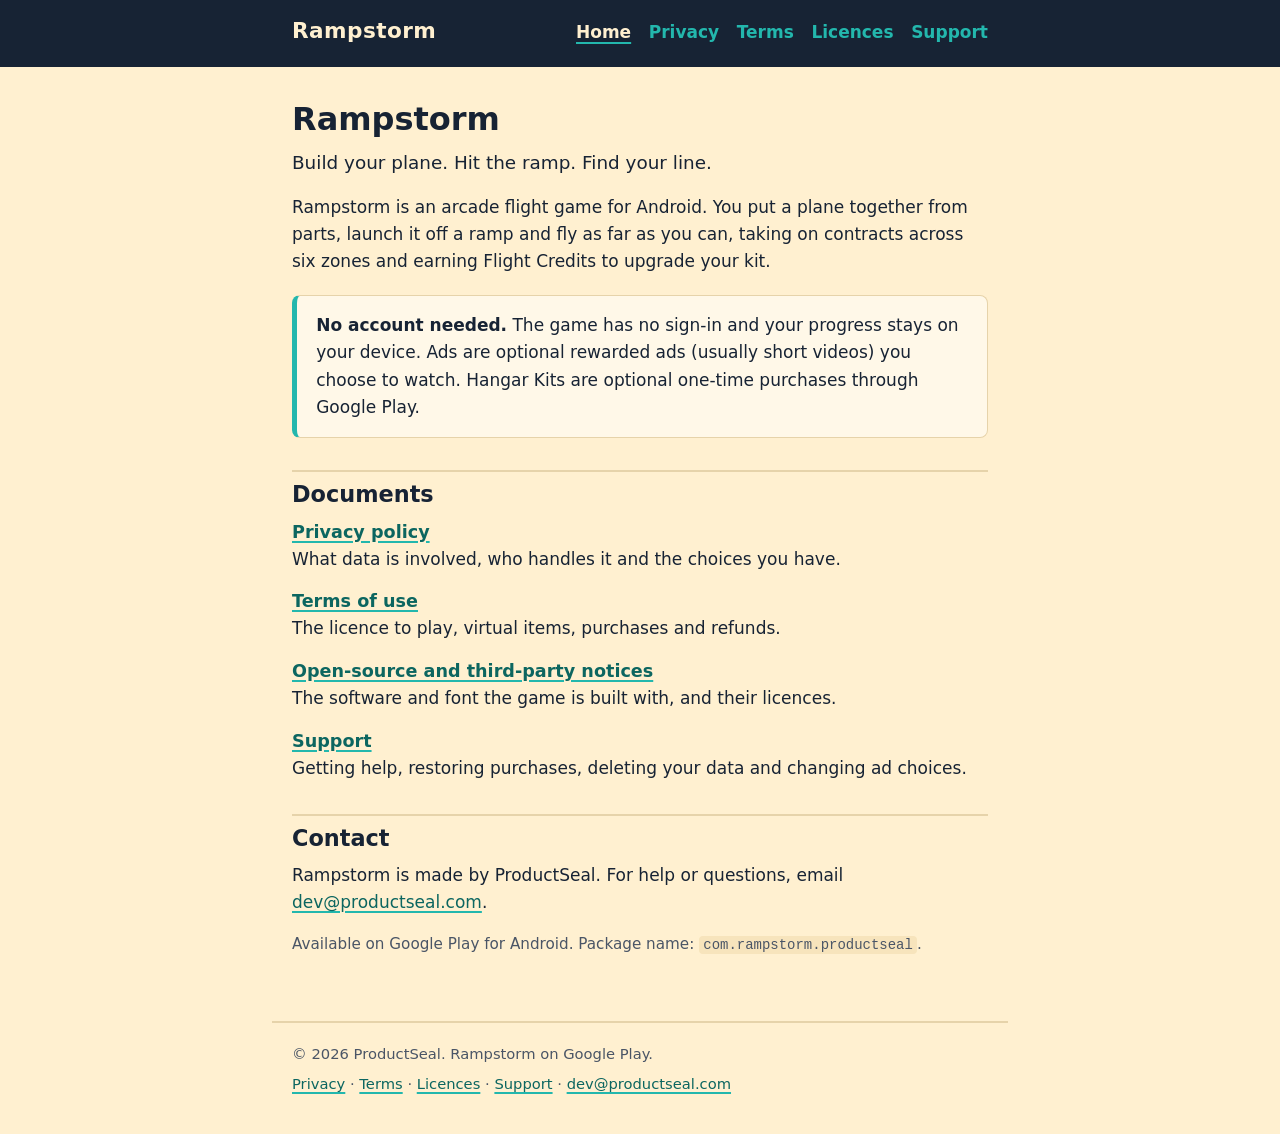
==== index.html @ 3d109c4e "Rampstorm legal site: privacy policy, terms, licences, support Co-Authored-By: Claude Opus 5 <norepl" ====
<!DOCTYPE html>
<html lang="en">
<head>
<meta charset="utf-8">
<meta name="viewport" content="width=device-width, initial-scale=1">
<title>Rampstorm</title>
<meta name="description" content="Rampstorm, an arcade flight game for Android by ProductSeal. Privacy policy, terms of use, licences and support.">
<link rel="stylesheet" href="style.css">
</head>
<body>
<header class="site-header">
  <div class="wrap">
    <a class="brand" href="index.html">Rampstorm</a>
    <nav class="site-nav" aria-label="Site">
      <ul>
        <li><a href="index.html" aria-current="page">Home</a></li>
        <li><a href="privacy/index.html">Privacy</a></li>
        <li><a href="terms/index.html">Terms</a></li>
        <li><a href="licenses/index.html">Licences</a></li>
        <li><a href="support/index.html">Support</a></li>
      </ul>
    </nav>
  </div>
</header>

<main class="wrap">
  <h1>Rampstorm</h1>
  <p class="lede">Build your plane. Hit the ramp. Find your line.</p>
  <p>Rampstorm is an arcade flight game for Android. You put a plane together from parts, launch it off a ramp and fly as far as you can, taking on contracts across six zones and earning Flight Credits to upgrade your kit.</p>

  <div class="card">
    <p><strong>No account needed.</strong> The game has no sign-in and your progress stays on your device. Ads are optional rewarded ads (usually short videos) you choose to watch. Hangar Kits are optional one-time purchases through Google Play.</p>
  </div>

  <h2>Documents</h2>
  <ul class="doc-list">
    <li><a href="privacy/index.html">Privacy policy</a><br>What data is involved, who handles it and the choices you have.</li>
    <li><a href="terms/index.html">Terms of use</a><br>The licence to play, virtual items, purchases and refunds.</li>
    <li><a href="licenses/index.html">Open-source and third-party notices</a><br>The software and font the game is built with, and their licences.</li>
    <li><a href="support/index.html">Support</a><br>Getting help, restoring purchases, deleting your data and changing ad choices.</li>
  </ul>

  <h2>Contact</h2>
  <p>Rampstorm is made by ProductSeal. For help or questions, email <a href="mailto:dev@productseal.com">dev@productseal.com</a>.</p>
  <p class="meta">Available on Google Play for Android. Package name: <code>com.rampstorm.productseal</code>.</p>
</main>

<footer class="site-footer wrap">
  <p>&copy; 2026 ProductSeal. Rampstorm on Google Play.</p>
  <p><a href="privacy/index.html">Privacy</a> &middot; <a href="terms/index.html">Terms</a> &middot; <a href="licenses/index.html">Licences</a> &middot; <a href="support/index.html">Support</a> &middot; <a href="mailto:dev@productseal.com">dev@productseal.com</a></p>
</footer>
</body>
</html>
---- style.css ----
/* Rampstorm legal site. No external fonts, scripts, trackers or cookies. */

:root {
  color-scheme: light;
  --navy: #172334;
  --cream: #FFF0D0;
  --teal: #23B7AD;
  --teal-text: #0C6660;   /* darker teal for link text on cream, so it stays readable (contrast above 4.5:1) */
  --paper: #FFF8E8;
  --rule: #E6D3AA;
  --muted: #4A5566;
}

*, *::before, *::after { box-sizing: border-box; }

html { -webkit-text-size-adjust: 100%; }

body {
  margin: 0;
  background: var(--cream);
  color: var(--navy);
  font-family: system-ui, -apple-system, "Segoe UI", Roboto, "Noto Sans", "Helvetica Neue", Arial, sans-serif;
  font-size: 1.0625rem;
  line-height: 1.6;
}

.site-header {
  background: var(--navy);
  color: var(--cream);
}

.site-header .wrap {
  display: flex;
  flex-wrap: wrap;
  align-items: baseline;
  justify-content: space-between;
  gap: 0.5rem 1.5rem;
  padding-top: 0.9rem;
  padding-bottom: 0.9rem;
}

.brand {
  color: var(--cream);
  font-weight: 800;
  font-size: 1.35rem;
  letter-spacing: 0.02em;
  text-decoration: none;
}

.site-nav ul {
  list-style: none;
  margin: 0;
  padding: 0;
  display: flex;
  flex-wrap: wrap;
  gap: 0.25rem 1.1rem;
}

.site-nav a {
  color: var(--teal);
  font-weight: 600;
  text-decoration: none;
}

.site-nav a:hover,
.site-nav a:focus-visible { text-decoration: underline; }

.site-nav a[aria-current="page"] {
  color: var(--cream);
  text-decoration: underline;
  text-decoration-color: var(--teal);
  text-decoration-thickness: 2px;
  text-underline-offset: 4px;
}

.wrap {
  max-width: 46rem;
  margin: 0 auto;
  padding-left: 1.25rem;
  padding-right: 1.25rem;
}

main.wrap {
  padding-top: 2rem;
  padding-bottom: 3rem;
}

h1, h2, h3 {
  line-height: 1.25;
  margin: 2rem 0 0.6rem;
}

h1 { font-size: 2rem; margin-top: 0; }
h2 { font-size: 1.4rem; padding-top: 0.5rem; border-top: 2px solid var(--rule); }
h3 { font-size: 1.12rem; }

p, ul, ol, table { margin: 0 0 1rem; }

ul, ol { padding-left: 1.4rem; }
li { margin-bottom: 0.35rem; }

a {
  color: var(--teal-text);
  text-decoration: underline;
  text-decoration-color: var(--teal);
  text-decoration-thickness: 2px;
  text-underline-offset: 3px;
  overflow-wrap: anywhere;
}

a:hover, a:focus-visible { color: var(--navy); background: rgba(35, 183, 173, 0.18); }

a:focus-visible, summary:focus-visible {
  outline: 3px solid var(--teal);
  outline-offset: 2px;
}

.lede { font-size: 1.15rem; }

.meta {
  color: var(--muted);
  font-size: 0.95rem;
}

.card {
  background: var(--paper);
  border: 1px solid var(--rule);
  border-left: 5px solid var(--teal);
  border-radius: 8px;
  padding: 1rem 1.2rem;
  margin: 1.25rem 0;
}

.card > :last-child { margin-bottom: 0; }

.doc-list { list-style: none; padding: 0; }
.doc-list li { margin-bottom: 0.9rem; }
.doc-list a { font-weight: 700; font-size: 1.1rem; }

.toc {
  background: var(--paper);
  border: 1px solid var(--rule);
  border-radius: 8px;
  padding: 0.8rem 1.2rem;
}

.toc ol { margin: 0.4rem 0 0; }

.table-scroll {
  overflow-x: auto;
  margin: 0 0 1rem;
}

table {
  border-collapse: collapse;
  width: 100%;
  font-size: 0.98rem;
  background: var(--paper);
}

.table-scroll table { margin: 0; }

th, td {
  text-align: left;
  vertical-align: top;
  padding: 0.5rem 0.65rem;
  border: 1px solid var(--rule);
}

th { background: #F7E4BC; }

code {
  font-family: ui-monospace, "Cascadia Mono", Consolas, "Liberation Mono", monospace;
  font-size: 0.92em;
  background: #F7E4BC;
  padding: 0.05em 0.3em;
  border-radius: 4px;
  overflow-wrap: anywhere;
}

pre.license {
  font-family: ui-monospace, "Cascadia Mono", Consolas, "Liberation Mono", monospace;
  font-size: 0.82rem;
  line-height: 1.45;
  white-space: pre-wrap;
  overflow-wrap: anywhere;
  background: var(--paper);
  border: 1px solid var(--rule);
  border-radius: 6px;
  padding: 0.9rem 1rem;
  margin: 0.5rem 0 1rem;
}

details {
  margin: 0.5rem 0 1rem;
}

summary {
  cursor: pointer;
  font-weight: 600;
  color: var(--teal-text);
}

.component {
  border-top: 2px solid var(--rule);
  padding-top: 0.25rem;
}

.component h3 { margin-top: 1.25rem; }

dl.facts { margin: 0 0 1rem; }
dl.facts dt { font-weight: 700; margin-top: 0.5rem; }
dl.facts dd { margin: 0 0 0 0; }

.site-footer {
  border-top: 2px solid var(--rule);
  color: var(--muted);
  font-size: 0.92rem;
  padding-top: 1.2rem;
  padding-bottom: 2rem;
}

.site-footer p { margin-bottom: 0.4rem; }

@media (max-width: 30rem) {
  body { font-size: 1rem; }
  h1 { font-size: 1.65rem; }
  h2 { font-size: 1.25rem; }
  main.wrap { padding-top: 1.4rem; }
}

@media print {
  .site-header, .site-footer nav { display: none; }
  body { background: #fff; }
  a { color: var(--navy); }
}

.card h2 { border: 0; padding: 0; margin-top: 0; }
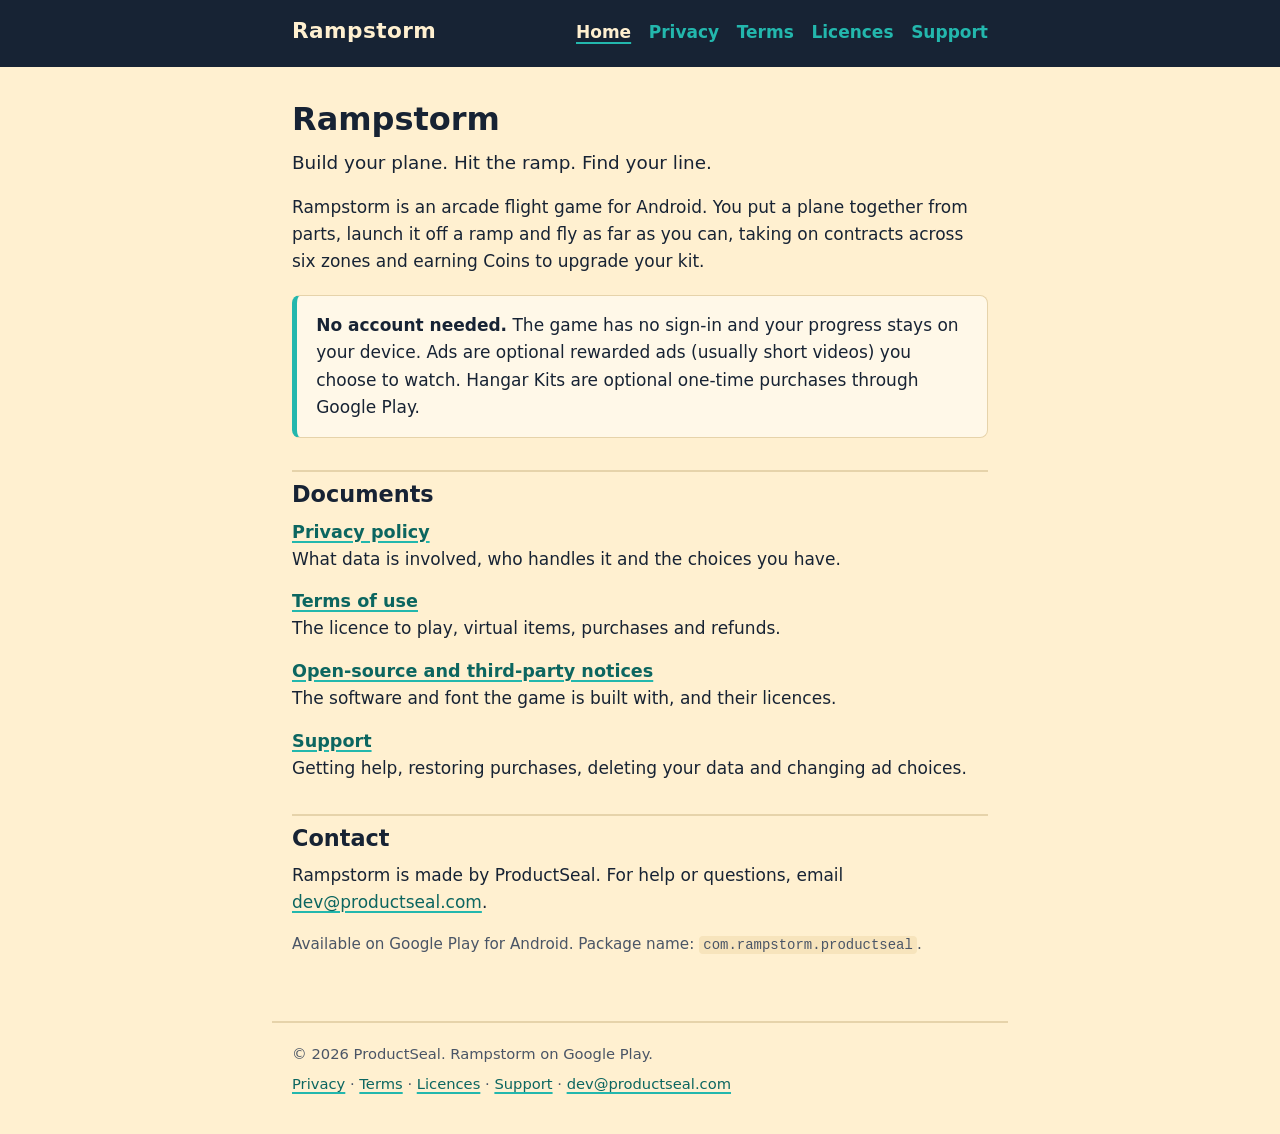
==== commit df63a8cb: "Coins-only economy, coin packs and Unity Ads mediation (effective 18 September 2026) Privacy: Unity " ====
--- a/index.html
+++ b/index.html
@@ -26,7 +26,7 @@
 <main class="wrap">
   <h1>Rampstorm</h1>
   <p class="lede">Build your plane. Hit the ramp. Find your line.</p>
-  <p>Rampstorm is an arcade flight game for Android. You put a plane together from parts, launch it off a ramp and fly as far as you can, taking on contracts across six zones and earning Flight Credits to upgrade your kit.</p>
+  <p>Rampstorm is an arcade flight game for Android. You put a plane together from parts, launch it off a ramp and fly as far as you can, taking on contracts across six zones and earning Coins to upgrade your kit.</p>
 
   <div class="card">
     <p><strong>No account needed.</strong> The game has no sign-in and your progress stays on your device. Ads are optional rewarded ads (usually short videos) you choose to watch. Hangar Kits are optional one-time purchases through Google Play.</p>
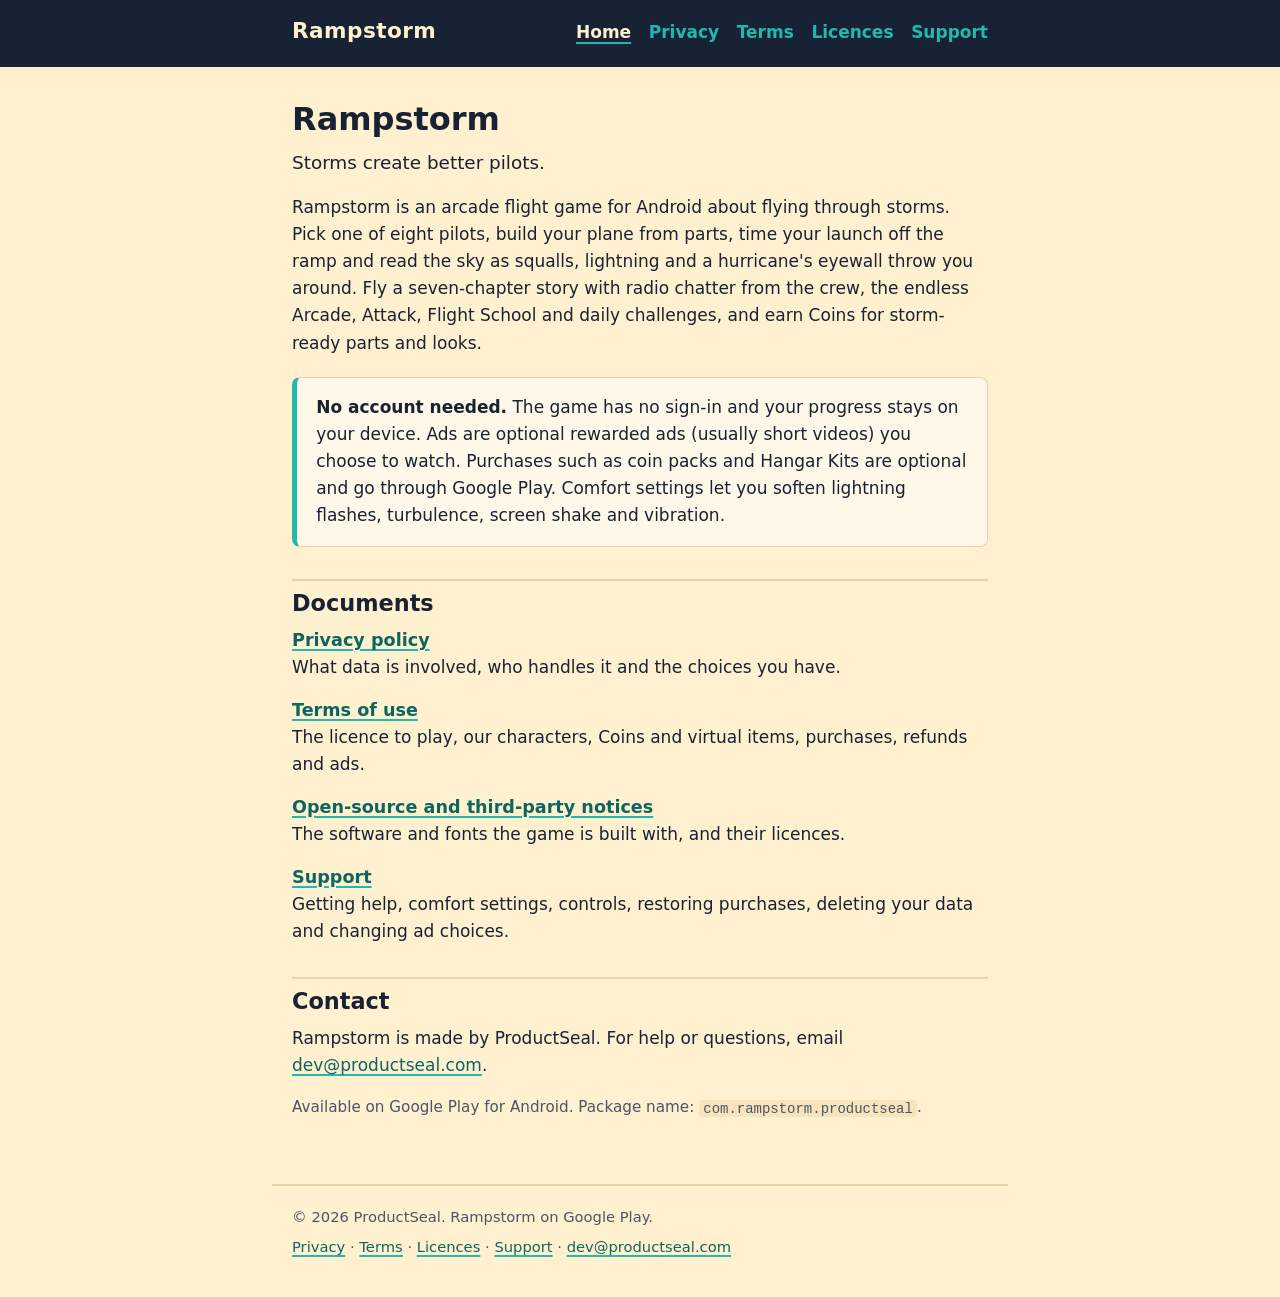
==== commit f251b14c: "docs(legal): rewrite privacy, terms and support for the storm launch (effective 27 September 2026) P" ====
--- a/index.html
+++ b/index.html
@@ -4,7 +4,7 @@
 <meta charset="utf-8">
 <meta name="viewport" content="width=device-width, initial-scale=1">
 <title>Rampstorm</title>
-<meta name="description" content="Rampstorm, an arcade flight game for Android by ProductSeal. Privacy policy, terms of use, licences and support.">
+<meta name="description" content="Rampstorm, an arcade flight game about flying through storms, for Android by ProductSeal. Privacy policy, terms of use, licences and support.">
 <link rel="stylesheet" href="style.css">
 </head>
 <body>
@@ -25,19 +25,19 @@
 
 <main class="wrap">
   <h1>Rampstorm</h1>
-  <p class="lede">Build your plane. Hit the ramp. Find your line.</p>
-  <p>Rampstorm is an arcade flight game for Android. You put a plane together from parts, launch it off a ramp and fly as far as you can, taking on contracts across six zones and earning Coins to upgrade your kit.</p>
+  <p class="lede">Storms create better pilots.</p>
+  <p>Rampstorm is an arcade flight game for Android about flying through storms. Pick one of eight pilots, build your plane from parts, time your launch off the ramp and read the sky as squalls, lightning and a hurricane's eyewall throw you around. Fly a seven-chapter story with radio chatter from the crew, the endless Arcade, Attack, Flight School and daily challenges, and earn Coins for storm-ready parts and looks.</p>
 
   <div class="card">
-    <p><strong>No account needed.</strong> The game has no sign-in and your progress stays on your device. Ads are optional rewarded ads (usually short videos) you choose to watch. Hangar Kits are optional one-time purchases through Google Play.</p>
+    <p><strong>No account needed.</strong> The game has no sign-in and your progress stays on your device. Ads are optional rewarded ads (usually short videos) you choose to watch. Purchases such as coin packs and Hangar Kits are optional and go through Google Play. Comfort settings let you soften lightning flashes, turbulence, screen shake and vibration.</p>
   </div>
 
   <h2>Documents</h2>
   <ul class="doc-list">
     <li><a href="privacy/index.html">Privacy policy</a><br>What data is involved, who handles it and the choices you have.</li>
-    <li><a href="terms/index.html">Terms of use</a><br>The licence to play, virtual items, purchases and refunds.</li>
-    <li><a href="licenses/index.html">Open-source and third-party notices</a><br>The software and font the game is built with, and their licences.</li>
-    <li><a href="support/index.html">Support</a><br>Getting help, restoring purchases, deleting your data and changing ad choices.</li>
+    <li><a href="terms/index.html">Terms of use</a><br>The licence to play, our characters, Coins and virtual items, purchases, refunds and ads.</li>
+    <li><a href="licenses/index.html">Open-source and third-party notices</a><br>The software and fonts the game is built with, and their licences.</li>
+    <li><a href="support/index.html">Support</a><br>Getting help, comfort settings, controls, restoring purchases, deleting your data and changing ad choices.</li>
   </ul>
 
   <h2>Contact</h2>
